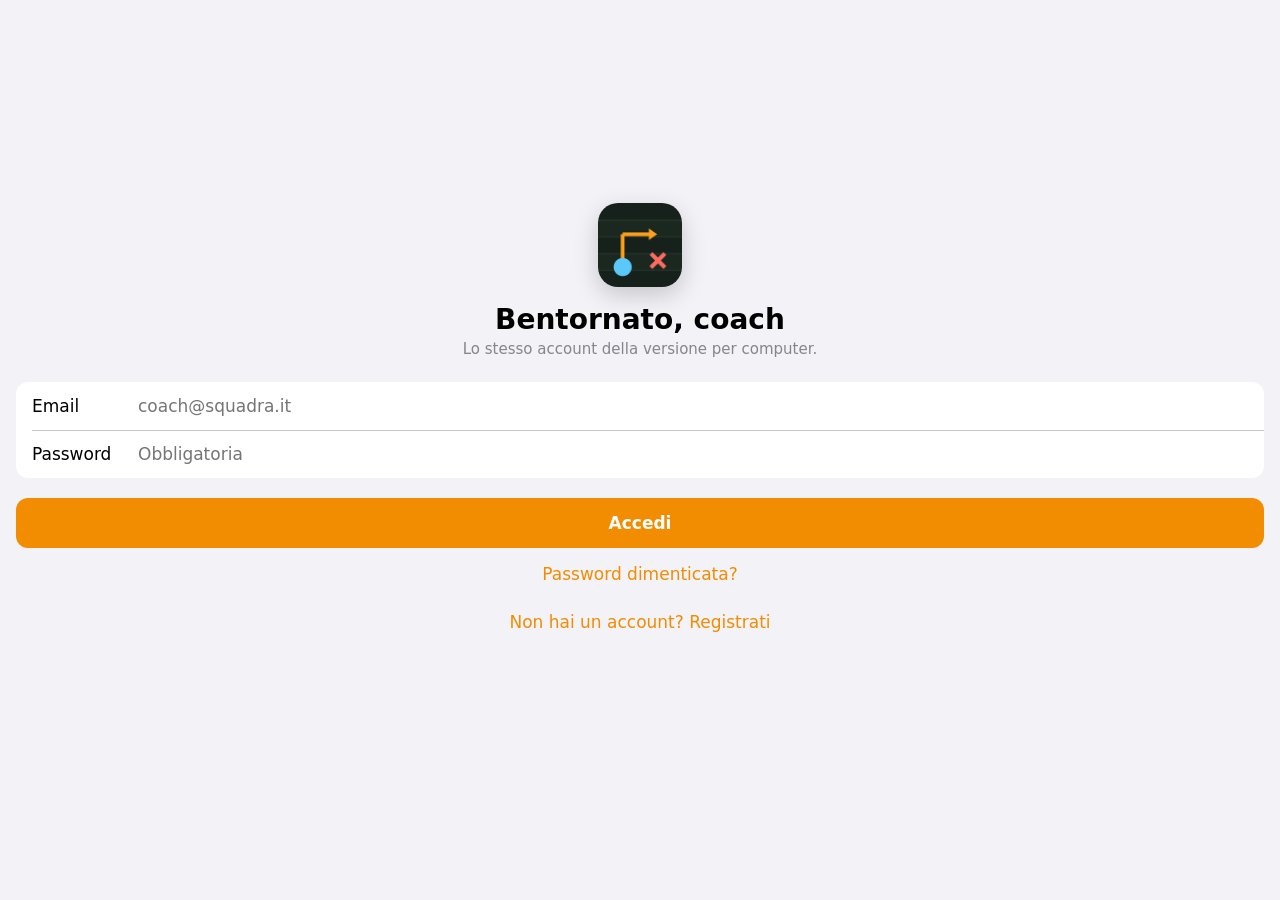
==== mobile/index.html @ c23289d6 "v0.31: avversari in trasparenza (difesa su attacco, attacco su difesa), opzionali e trascinabili Co-" ====
<!DOCTYPE html>
<html lang="it">
<head>
  <meta charset="utf-8">
  <title>Playbook</title>
  <!-- Impostazioni per sembrare un'app vera sul telefono (PWA) -->
  <meta name="viewport" content="width=device-width, initial-scale=1, viewport-fit=cover">
  <meta name="apple-mobile-web-app-capable" content="yes">
  <meta name="mobile-web-app-capable" content="yes">
  <meta name="apple-mobile-web-app-status-bar-style" content="default">
  <meta name="apple-mobile-web-app-title" content="Playbook">
  <meta name="theme-color" content="#F2F2F7" media="(prefers-color-scheme: light)">
  <meta name="theme-color" content="#000000" media="(prefers-color-scheme: dark)">
  <link rel="apple-touch-icon" href="../icon-180.png">
  <link rel="icon" type="image/png" href="../icon-180.png">
  <link rel="manifest" href="manifest.json">
  <link rel="stylesheet" href="mobile.css?v=m8">
</head>
<body>
  <!-- Schermata d'avvio, mentre controlliamo l'accesso -->
  <div class="schermata" id="avvio">
    <div class="accesso">
      <img class="accesso-logo" src="../icon-180.png" alt="">
      <p class="testo" id="avvio-testo">Un attimo…</p>
    </div>
  </div>

  <!-- ================= 1. ACCESSO ================= -->
  <section class="schermata fuori" id="schermata-accesso" hidden>
    <form class="accesso" id="form-accesso">
      <img class="accesso-logo" src="../icon-180.png" alt="">
      <h1 id="accesso-titolo">Bentornato, coach</h1>
      <p class="testo">Lo stesso account della versione per computer.</p>
      <div class="gruppo">
        <div class="campo-riga">
          <label for="accesso-email">Email</label>
          <input id="accesso-email" type="email" autocomplete="email" placeholder="coach@squadra.it" required>
        </div>
        <div class="campo-riga" id="riga-password">
          <label for="accesso-password">Password</label>
          <input id="accesso-password" type="password" autocomplete="current-password" placeholder="Obbligatoria">
        </div>
      </div>
      <div class="azioni-accesso">
        <button class="btn-pieno toccabile" id="accesso-invia" type="submit">Accedi</button>
        <button class="btn-testo toccabile" id="link-dimenticata" type="button">Password dimenticata?</button>
        <button class="btn-testo toccabile" id="link-cambia" type="button">Non hai un account? Registrati</button>
      </div>
      <p class="messaggio" id="accesso-messaggio"></p>
    </form>
  </section>

  <!-- ================= 2. I TUOI PLAYBOOK ================= -->
  <section class="schermata fuori" id="schermata-home" hidden>
    <header class="barra">
      <span class="barra-sx">
        <button class="btn-barra toccabile" id="btn-account" aria-label="Account">
          <svg width="26" height="26" viewBox="0 0 24 24"><circle cx="12" cy="12" r="10" stroke="currentColor" stroke-width="1.7" fill="none"/><circle cx="12" cy="10" r="3.3" stroke="currentColor" stroke-width="1.7" fill="none"/><path d="M6.2 18.2c1.4-2.3 3.4-3.4 5.8-3.4s4.4 1.1 5.8 3.4" stroke="currentColor" stroke-width="1.7" fill="none" stroke-linecap="round"/></svg>
        </button>
      </span>
      <span class="barra-titolo" id="home-barra-titolo">Playbook</span>
      <span class="barra-dx">
        <button class="btn-barra toccabile" id="btn-aggiorna" aria-label="Aggiorna">
          <svg width="22" height="22" viewBox="0 0 24 24"><path d="M20 11a8 8 0 10-2.3 5.7M20 4v7h-7" stroke="currentColor" stroke-width="2" fill="none" stroke-linecap="round" stroke-linejoin="round"/></svg>
        </button>
      </span>
    </header>
    <h1 class="titolo-grande">Playbook</h1>
    <p class="sottotitolo-grande" id="home-squadra">I tuoi playbook</p>
    <!-- Proposte dello staff da decidere (solo il proprietario) -->
    <div class="gruppo" id="riga-proposte" hidden>
      <button class="riga toccabile" id="btn-proposte">
        <span class="icona-playbook">📥</span>
        <span class="riga-testi"><span class="riga-titolo">Proposte dello staff</span><span class="riga-sotto">Da accettare o rifiutare</span></span>
        <span class="numero-chiamata" id="conto-proposte"></span>
      </button>
    </div>

    <p class="titolo-sezione" id="titolo-miei">I miei playbook</p>
    <div class="gruppo" id="lista-playbook"></div>
    <p class="titolo-sezione" id="titolo-staff">Condivisi con me</p>
    <div class="gruppo" id="lista-staff"></div>
    <p class="vuoto" id="home-vuota" hidden>Non hai ancora playbook.<br>Creali dalla versione per computer: qui compaiono da soli.</p>
  </section>

  <!-- ================= 3. ELENCO DEGLI SCHEMI ================= -->
  <section class="schermata fuori" id="schermata-playbook" hidden>
    <header class="barra">
      <span class="barra-sx">
        <button class="btn-barra toccabile" id="btn-pb-indietro" data-indietro></button>
      </span>
      <span class="barra-titolo" id="pb-barra-titolo"></span>
      <span class="barra-dx">
        <button class="btn-barra grassetto toccabile" id="btn-partita">Partita</button>
        <button class="btn-barra toccabile" id="btn-nuovo-schema" aria-label="Nuovo schema">
          <svg width="22" height="22" viewBox="0 0 24 24"><path d="M12 5v14M5 12h14" stroke="currentColor" stroke-width="2.4" stroke-linecap="round"/></svg>
        </button>
      </span>
    </header>
    <h1 class="titolo-grande" id="pb-titolo"></h1>
    <p class="sottotitolo-grande" id="pb-sotto"></p>
    <p class="banner" id="banner-vista" hidden>👁 Sola lettura · condiviso dal coach</p>
    <div class="gruppo" id="riga-proposte-pb" style="margin-top: 10px" hidden>
      <button class="riga toccabile" id="btn-proposte-pb">
        <span class="riga-testi"><span class="riga-titolo">📥 Proposte dello staff da decidere</span></span>
        <span class="numero-chiamata" id="conto-proposte-pb"></span>
      </button>
    </div>
    <p class="banner" id="banner-proposte" hidden>📨 In questo playbook puoi solo mandare proposte: per ora si fanno dal computer.</p>

    <div class="segmentato" id="scelta-lato" style="margin-top: 12px">
      <button data-valore="attacco">Attacco</button>
      <button data-valore="difesa">Difesa</button>
    </div>
    <label class="cerca">
      <svg width="16" height="16" viewBox="0 0 24 24"><circle cx="11" cy="11" r="6.5" stroke="currentColor" stroke-width="2.2" fill="none"/><path d="M16 16l4 4" stroke="currentColor" stroke-width="2.2" stroke-linecap="round"/></svg>
      <input id="cerca" type="search" placeholder="Cerca per nome o numero" autocomplete="off">
    </label>
    <div class="filtri" id="filtri"></div>

    <p class="titolo-sezione" id="conteggio"></p>
    <div class="gruppo" id="lista-schemi"></div>
    <p class="vuoto" id="elenco-vuoto" hidden>Nessuno schema qui.</p>
  </section>

  <!-- ================= 4. LO SCHEMA ================= -->
  <section class="schermata fuori" id="schermata-schema" hidden>
    <header class="barra con-bordo">
      <span class="barra-sx">
        <button class="btn-barra toccabile" data-indietro></button>
      </span>
      <span class="barra-titolo" id="schema-barra-titolo"></span>
      <span class="barra-dx">
        <button class="btn-barra toccabile" id="btn-modifica" hidden>Modifica</button>
      </span>
    </header>
    <div class="contenitore-campo" id="contenitore-campo">
      <svg class="campo-grande" id="campo-grande" preserveAspectRatio="xMidYMid meet"></svg>
      <button class="btn-sul-campo btn-zoom toccabile" id="btn-zoom">Campo intero</button>
      <button class="btn-sul-campo btn-anima toccabile" id="btn-anima">▶︎ Gioca</button>
    </div>
    <p class="indice-schema" id="indice-schema"></p>

    <h1 class="titolo-grande" id="schema-titolo" style="font-size: 28px; margin-top: 14px"></h1>
    <div class="info-chiamata">
      <span class="numero-grande" id="numero-grande">—</span>
      <span>
        <span class="etichetta-piccola">Formazione</span><br>
        <span class="nome-formazione" id="schema-formazione"></span>
      </span>
    </div>

    <div class="gruppo" id="riga-info" style="margin-top: 14px" hidden>
      <button class="riga toccabile btn-testo" id="btn-info">Numero, situazioni e note</button>
    </div>

    <p class="titolo-sezione">Quando chiamarlo</p>
    <div class="gruppo"><div class="pillole" id="schema-situazioni"></div></div>
    <p class="titolo-sezione">Note</p>
    <div class="gruppo"><div class="note-testo" id="schema-note"></div></div>
  </section>

  <!-- ================= 5. PARTITA ================= -->
  <section class="schermata fuori" id="schermata-partita" hidden>
    <header class="barra">
      <span class="barra-sx">
        <button class="btn-barra toccabile" data-indietro></button>
      </span>
      <span class="barra-titolo">Partita</span>
      <span class="barra-dx"></span>
    </header>
    <h1 class="titolo-grande">Partita</h1>
    <p class="sottotitolo-grande">Le chiamate divise per situazione</p>
    <div class="segmentato" id="scelta-lato-partita">
      <button data-valore="attacco">Attacco</button>
      <button data-valore="difesa">Difesa</button>
    </div>
    <div id="lista-partita"></div>
    <p class="vuoto" id="partita-vuota" hidden>Nessuno schema ha ancora una situazione.<br>Sceglile dal pannello «Partita» sul computer, o da «Modifica» in uno schema.</p>
  </section>

  <!-- ================= 6. EDITOR: disegnare con il dito ================= -->
  <section class="schermata fuori editor" id="schermata-editor" hidden>
    <header class="barra con-bordo">
      <span class="barra-sx">
        <button class="btn-barra toccabile" id="btn-annulla-editor" aria-label="Annulla l'ultima modifica" disabled>
          <svg width="22" height="22" viewBox="0 0 24 24"><path d="M9 14L4 9l5-5" stroke="currentColor" stroke-width="2.2" stroke-linecap="round" stroke-linejoin="round" fill="none"/><path d="M4 9h10.5a5.5 5.5 0 010 11H11" stroke="currentColor" stroke-width="2.2" stroke-linecap="round" fill="none"/></svg>
        </button>
      </span>
      <input class="nome-editor" id="nome-editor" type="text" maxlength="60" placeholder="Nome dello schema" autocomplete="off">
      <span class="barra-dx">
        <button class="btn-barra grassetto toccabile" id="btn-fine-editor">Fine</button>
      </span>
    </header>
    <p class="banner" id="banner-bloccato" hidden>🔒 Schema bloccato <button class="btn-testo" id="btn-sblocca">Sblocca</button></p>
    <div class="contenitore-campo editor-campo">
      <svg class="campo-grande" id="campo-editor" preserveAspectRatio="xMidYMid meet"></svg>
      <button class="btn-sul-campo btn-zoom toccabile" id="btn-zoom-editor">Campo intero</button>
      <p class="campo-vuoto-editor" id="campo-vuoto-editor">Scegli una formazione<br>o aggiungi i giocatori</p>
    </div>
    <p class="indice-schema" id="conteggio-editor"></p>

    <!-- Strumenti del campo -->
    <div class="strumenti" id="strumenti-campo">
      <button class="strumento toccabile" id="btn-formazione"><span>🧩</span>Formazione</button>
      <button class="strumento toccabile" id="btn-aggiungi"><span>＋</span>Giocatore</button>
      <button class="strumento toccabile" id="btn-ribalta"><span>⇋</span>Ribalta</button>
    </div>
    <!-- Strumenti del giocatore selezionato -->
    <div class="strumenti" id="strumenti-giocatore" hidden>
      <p class="nome-selezionato"><span id="nome-selezionato"></span><button class="btn-testo" id="btn-deseleziona">Fatto</button></p>
      <button class="strumento toccabile" id="btn-traccia"><span>↗︎</span>Traccia</button>
      <button class="strumento toccabile" id="btn-disegna"><span>✍️</span>Disegna</button>
      <button class="strumento toccabile" id="btn-sigla"><span>Aa</span>Sigla</button>
      <button class="strumento toccabile rosso" id="btn-togli"><span>✕</span>Togli</button>
    </div>
    <!-- Disegno con il dito in corso -->
    <div class="strumenti disegno" id="strumenti-disegno" hidden>
      <p class="nome-selezionato">Trascina il dito dal giocatore<button class="btn-testo" id="btn-annulla-disegno">Annulla</button></p>
      <div class="filtri" id="tipi-disegno"></div>
      <div class="filtri"><button class="filtro toccabile" id="btn-curva">〰︎ Linea morbida</button></div>
    </div>
    <p class="aiuto-editor">Tocca un giocatore per sceglierlo, trascinalo per spostarlo.</p>
    <div class="gruppo" style="margin-top: 18px">
      <button class="riga toccabile btn-testo rosso" id="btn-elimina-schema" style="justify-content: center">Elimina schema</button>
    </div>
  </section>

  <!-- ================= 7. PROPOSTE DELLO STAFF ================= -->
  <section class="schermata fuori" id="schermata-proposte" hidden>
    <header class="barra">
      <span class="barra-sx"><button class="btn-barra toccabile" data-indietro></button></span>
      <span class="barra-titolo">Proposte</span>
      <span class="barra-dx"></span>
    </header>
    <h1 class="titolo-grande">Proposte</h1>
    <p class="sottotitolo-grande">Entrano nel playbook solo se le accetti.</p>
    <div id="lista-proposte"></div>
    <p class="vuoto" id="proposte-vuote" hidden>Nessuna proposta da decidere. 👍</p>
  </section>

  <!-- ================= FOGLI DAL BASSO ================= -->
  <div class="foglio" id="foglio-formazioni" hidden>
    <div class="maniglia-foglio"></div>
    <div class="foglio-testa"><span></span><strong>Formazione</strong><button class="btn-barra toccabile" data-chiudi-foglio>Chiudi</button></div>
    <div id="lista-formazioni-m"></div>
  </div>
  <div class="foglio" id="foglio-pedine" hidden>
    <div class="maniglia-foglio"></div>
    <div class="foglio-testa"><span></span><strong>Aggiungi giocatori</strong><button class="btn-barra toccabile" data-chiudi-foglio>Fine</button></div>
    <p class="sottotitolo-grande" id="info-pedine" style="margin-top: 0"></p>
    <div id="lista-pedine"></div>
  </div>
  <div class="foglio" id="foglio-tracce" hidden>
    <div class="maniglia-foglio"></div>
    <div class="foglio-testa"><span></span><strong id="titolo-tracce">Traccia</strong><button class="btn-barra toccabile" data-chiudi-foglio>Chiudi</button></div>
    <div id="lista-tracce"></div>
  </div>

  <div class="velo" id="velo" hidden></div>

  <div class="foglio" id="foglio-modifica" hidden>
    <div class="maniglia-foglio"></div>
    <div class="foglio-testa">
      <button class="btn-barra toccabile" id="mod-annulla" style="justify-self: start">Annulla</button>
      <strong>Partita</strong>
      <button class="btn-barra toccabile" id="mod-salva">Salva</button>
    </div>
    <div class="gruppo">
      <div class="campo-riga">
        <label for="mod-numero" style="width: auto; flex: 1">N° di chiamata</label>
        <input class="campo-numero" id="mod-numero" type="number" inputmode="numeric" min="1" max="999" placeholder="—">
      </div>
    </div>
    <p class="titolo-sezione">Situazioni</p>
    <div class="gruppo"><div class="pillole" id="mod-situazioni"></div></div>
    <p class="titolo-sezione">Note</p>
    <div class="gruppo"><textarea class="area-note" id="mod-note" placeholder="Chiamata, letture, compiti per ruolo…"></textarea></div>
  </div>

  <div class="foglio" id="foglio-account" hidden>
    <div class="maniglia-foglio"></div>
    <div class="foglio-testa">
      <span></span>
      <strong>Account</strong>
      <button class="btn-barra toccabile" id="btn-account-chiudi">Fine</button>
    </div>
    <div class="gruppo">
      <div class="riga"><span class="riga-testi"><span class="riga-titolo">Email</span></span><span class="riga-valore" id="account-email"></span></div>
      <div class="riga"><span class="riga-testi"><span class="riga-titolo">Squadra</span></span><span class="riga-valore" id="account-squadra"></span></div>
    </div>
    <p class="titolo-sezione">Versione per computer</p>
    <div class="gruppo">
      <a class="riga toccabile" href="../" style="color: var(--accento); text-decoration: none">Apri Playbook per computer</a>
    </div>
    <div class="gruppo" style="margin-top: 22px">
      <button class="riga btn-testo rosso toccabile" id="btn-esci" style="justify-content: center">Esci</button>
    </div>
  </div>

  <div class="toast" id="toast" role="status"></div>
  <!-- (serve al file delle tracce condiviso con il computer) -->
  <div id="menu-tracce" hidden></div>
  <p id="suggerimento" hidden></p>

  <!-- Gli stessi file della versione per computer (dati, account, tracce)... -->
  <script src="../config.js?v=m1"></script>
  <script src="../lib/supabase.js"></script>
  <script src="campo.js?v=m8"></script>
  <script src="../avversari.js?v=m8"></script>
  <script src="../annotazioni.js?v=m7"></script>
  <script src="../formazioni.js?v=m1"></script>
  <script src="../regole.js?v=m1"></script>
  <script src="../tracce.js?v=m5"></script>
  <script src="../animazione.js?v=m6"></script>
  <script src="../cloud.js?v=m1"></script>
  <!-- ...e la logica tutta nuova per il telefono -->
  <script src="mobile.js?v=m6"></script>
  <script src="editor.js?v=m8"></script>
  <script src="proposte.js?v=m3"></script>
  <script>
    // Il pulsante "indietro" con la freccia iOS
    document.querySelectorAll("[data-indietro]").forEach((b) => {
      b.innerHTML = '<svg width="13" height="21" viewBox="0 0 13 21"><path d="M11 2L2.5 10.5 11 19" stroke="currentColor" stroke-width="2.6" stroke-linecap="round" stroke-linejoin="round" fill="none"/></svg> Indietro';
    });
  </script>
</body>
</html>
---- mobile/mobile.css ----
/* ==========================================================================
   PLAYBOOK — versione per telefono (stile iOS)
   Tutti i colori sono variabili: chiaro di giorno, scuro di sera.
   L'accento è l'arancione dell'app (lo stesso della versione per computer).
   ========================================================================== */
:root {
  --sfondo: #F2F2F7;
  --sfondo-card: #FFFFFF;
  --sfondo-grigio: rgba(118, 118, 128, 0.12);
  --sfondo-barra: rgba(249, 249, 249, 0.86);
  --testo: #000000;
  --testo-secondario: rgba(60, 60, 67, 0.6);
  --separatore: rgba(60, 60, 67, 0.29);
  --accento: #F28C00;
  --accento-tenue: rgba(242, 140, 0, 0.14);
  --testo-su-accento: #FFFFFF;
  --verde: #34C759;
  --rosso: #FF3B30;
  --ombra-foglio: 0 -8px 30px rgba(0, 0, 0, 0.12);
  --curva: cubic-bezier(0.25, 0.1, 0.25, 1);

  /* Il campo è sempre "di notte", come sul computer */
  --prato: #16211B;
  --prato-striscia: #1A2820;
  --linee-campo: rgba(255, 255, 255, 0.16);
  --tacche-campo: rgba(255, 255, 255, 0.14);
  --numeri-campo: rgba(255, 255, 255, 0.18);
  --linea-scrimmage: #5AC8FA;
  --linea-primo-down: #FF9F1C;
  --pallone: #B5652B;
  --testo-giocatore: #0F1412;
  --contorno-difesa: #0F1412;
  --ruolo-linea: #A9B4AE;
  --ruolo-qb: #FF9F1C;
  --ruolo-back: #4CD98A;
  --ruolo-ricevitori: #5AC8FA;
  --ruolo-dl: #FF6B5E;
  --ruolo-lb: #FFB547;
  --ruolo-db: #F5E663;
  color-scheme: light dark;
}

@media (prefers-color-scheme: dark) {
  :root {
    --sfondo: #000000;
    --sfondo-card: #1C1C1E;
    --sfondo-grigio: rgba(118, 118, 128, 0.24);
    --sfondo-barra: rgba(22, 22, 24, 0.86);
    --testo: #FFFFFF;
    --testo-secondario: rgba(235, 235, 245, 0.6);
    --separatore: rgba(84, 84, 88, 0.6);
    --accento: #FF9F1C;
    --accento-tenue: rgba(255, 159, 28, 0.2);
    --testo-su-accento: #1A1205;
    --verde: #30D158;
    --rosso: #FF453A;
    --ombra-foglio: 0 -8px 30px rgba(0, 0, 0, 0.5);
  }
}

/* ---------- Base ---------- */
* { box-sizing: border-box; -webkit-tap-highlight-color: transparent; }
html, body {
  margin: 0;
  min-height: 100%;
  background: var(--sfondo);
  color: var(--testo);
  font-family: -apple-system, BlinkMacSystemFont, system-ui, "Helvetica Neue", sans-serif;
  font-size: 17px;
  -webkit-font-smoothing: antialiased;
  overscroll-behavior-y: none;
}
button { font: inherit; color: inherit; background: none; border: 0; padding: 0; cursor: pointer; }
input, textarea { font: inherit; color: inherit; }
[hidden] { display: none !important; }

/* Al tocco: opacità al 60% per un attimo, come su iOS */
.toccabile { transition: opacity 0.15s; }
.toccabile:active { opacity: 0.6; }

/* ---------- Schermate: si "spingono" da destra come le app iOS ---------- */
.schermata {
  position: fixed;
  inset: 0;
  overflow-y: auto;
  -webkit-overflow-scrolling: touch;
  background: var(--sfondo);
  padding-bottom: calc(24px + env(safe-area-inset-bottom));
  transition: transform 0.32s var(--curva), opacity 0.32s var(--curva);
}
.schermata.dietro { transform: translateX(-28%); opacity: 0.6; pointer-events: none; }
.schermata.fuori { transform: translateX(100%); pointer-events: none; }

/* Barra in alto: pulsante indietro, titolo piccolo, azioni */
.barra {
  position: sticky;
  top: 0;
  z-index: 5;
  display: grid;
  grid-template-columns: 1fr auto 1fr;
  align-items: center;
  min-height: 44px;
  padding: env(safe-area-inset-top) 8px 0;
  background: var(--sfondo-barra);
  -webkit-backdrop-filter: saturate(180%) blur(20px);
  backdrop-filter: saturate(180%) blur(20px);
  border-bottom: 0.5px solid transparent;
  transition: border-color 0.2s;
}
.barra.con-bordo { border-bottom-color: var(--separatore); }
.barra-titolo {
  font-size: 17px;
  font-weight: 600;
  text-align: center;
  white-space: nowrap;
  overflow: hidden;
  text-overflow: ellipsis;
  max-width: 56vw;
  opacity: 0;
  transition: opacity 0.2s;
}
.barra.con-bordo .barra-titolo { opacity: 1; }
.barra-sx { justify-self: start; }
.barra-dx { justify-self: end; display: flex; gap: 4px; }
.btn-barra {
  min-height: 44px;
  min-width: 44px;
  padding: 0 8px;
  color: var(--accento);
  font-size: 17px;
  display: inline-flex;
  align-items: center;
  gap: 2px;
}
.btn-barra svg { flex: none; }
.btn-barra.grassetto { font-weight: 600; }

/* Titolo grande sotto la barra */
.titolo-grande {
  margin: 4px 16px 8px;
  font-size: 34px;
  font-weight: 700;
  letter-spacing: 0.01em;
  line-height: 1.15;
}
.sottotitolo-grande { margin: -4px 16px 14px; font-size: 15px; color: var(--testo-secondario); }

/* ---------- Liste raggruppate ---------- */
.titolo-sezione {
  margin: 22px 32px 7px;
  font-size: 13px;
  text-transform: uppercase;
  color: var(--testo-secondario);
}
.gruppo {
  margin: 0 16px;
  border-radius: 12px;
  background: var(--sfondo-card);
  overflow: hidden;
}
.riga {
  position: relative;
  display: flex;
  align-items: center;
  gap: 12px;
  width: 100%;
  min-height: 44px;
  padding: 10px 16px;
  text-align: left;
}
.riga + .riga::before {
  content: "";
  position: absolute;
  top: 0;
  left: var(--rientro, 16px);
  right: 0;
  border-top: 0.5px solid var(--separatore);
}
.riga-testi { flex: 1; min-width: 0; display: flex; flex-direction: column; gap: 2px; }
.riga-titolo { font-size: 17px; white-space: nowrap; overflow: hidden; text-overflow: ellipsis; }
.riga-sotto { font-size: 13px; color: var(--testo-secondario); white-space: nowrap; overflow: hidden; text-overflow: ellipsis; }
.riga-valore { color: var(--testo-secondario); font-size: 15px; }
.freccia { flex: none; color: var(--testo-secondario); opacity: 0.6; }
.vuoto {
  margin: 40px 32px;
  text-align: center;
  color: var(--testo-secondario);
  font-size: 15px;
}

/* Schede dei playbook nella home */
.riga-playbook { --rientro: 76px; padding-top: 12px; padding-bottom: 12px; }
.icona-playbook {
  flex: none;
  width: 48px;
  height: 48px;
  border-radius: 11px;
  display: grid;
  place-items: center;
  font-size: 24px;
  background: var(--accento-tenue);
}
.icona-playbook.flag { background: rgba(90, 200, 250, 0.18); }
.etichette { display: flex; flex-wrap: wrap; gap: 5px; margin-top: 3px; }
.etichetta-pill {
  padding: 2px 8px;
  border-radius: 10px;
  font-size: 12px;
  font-weight: 600;
  background: var(--sfondo-grigio);
  color: var(--testo-secondario);
}
.etichetta-pill.accento { background: var(--accento-tenue); color: var(--accento); }
.etichetta-pill.staff { background: rgba(52, 199, 89, 0.16); color: var(--verde); }

/* Righe degli schemi con la miniatura del campo */
.riga-schema { --rientro: 104px; padding-top: 8px; padding-bottom: 8px; }
.miniatura {
  flex: none;
  width: 76px;
  height: 50px;
  border-radius: 7px;
  overflow: hidden;
  display: block;
}
.numero-chiamata {
  flex: none;
  min-width: 34px;
  padding: 3px 6px;
  border-radius: 8px;
  background: var(--accento);
  color: var(--testo-su-accento);
  font-weight: 800;
  font-size: 15px;
  text-align: center;
}

/* ---------- Controllo segmentato ---------- */
.segmentato {
  position: relative;
  display: grid;
  grid-auto-columns: 1fr;
  grid-auto-flow: column;
  margin: 0 16px 10px;
  padding: 2px;
  border-radius: 9px;
  background: var(--sfondo-grigio);
}
.segmentato button {
  position: relative;
  z-index: 1;
  min-height: 32px;
  font-size: 13px;
  font-weight: 500;
  border-radius: 7px;
  transition: background 0.25s var(--curva), box-shadow 0.25s var(--curva);
}
.segmentato button.attivo {
  background: var(--sfondo-card);
  font-weight: 600;
  box-shadow: 0 3px 8px rgba(0, 0, 0, 0.12), 0 3px 1px rgba(0, 0, 0, 0.04);
}

/* ---------- Ricerca e filtri ---------- */
.cerca {
  display: flex;
  align-items: center;
  gap: 6px;
  margin: 0 16px 10px;
  padding: 0 10px;
  min-height: 36px;
  border-radius: 10px;
  background: var(--sfondo-grigio);
  color: var(--testo-secondario);
}
.cerca input {
  flex: 1;
  min-width: 0;
  border: 0;
  outline: 0;
  background: transparent;
  font-size: 17px;
  color: var(--testo);
}
.filtri {
  display: flex;
  gap: 8px;
  overflow-x: auto;
  padding: 0 16px 6px;
  scrollbar-width: none;
}
.filtri::-webkit-scrollbar { display: none; }
.filtro {
  flex: none;
  min-height: 34px;
  padding: 0 14px;
  border-radius: 17px;
  background: var(--sfondo-card);
  font-size: 15px;
  white-space: nowrap;
  transition: background 0.2s, color 0.2s;
}
.filtro.attivo { background: var(--accento); color: var(--testo-su-accento); font-weight: 600; }

/* ---------- Pulsanti ---------- */
.btn-pieno {
  display: block;
  width: 100%;
  min-height: 50px;
  border-radius: 12px;
  background: var(--accento);
  color: var(--testo-su-accento);
  font-size: 17px;
  font-weight: 600;
}
.btn-pieno:disabled { opacity: 0.5; }
.btn-testo { min-height: 44px; color: var(--accento); font-size: 17px; }
.btn-testo.rosso { color: var(--rosso); }

/* ---------- Accesso ---------- */
.accesso {
  min-height: 100%;
  display: flex;
  flex-direction: column;
  justify-content: center;
  padding: calc(40px + env(safe-area-inset-top)) 0 calc(40px + env(safe-area-inset-bottom));
}
.accesso-logo {
  width: 84px;
  height: 84px;
  margin: 0 auto 16px;
  border-radius: 20px;
  box-shadow: 0 8px 24px rgba(0, 0, 0, 0.18);
  animation: entraLogo 0.6s var(--curva) both;
}
@keyframes entraLogo { from { opacity: 0; transform: scale(0.8) translateY(8px); } }
.accesso h1 { margin: 0 0 4px; text-align: center; font-size: 28px; font-weight: 700; }
.accesso p.testo { margin: 0 32px 24px; text-align: center; color: var(--testo-secondario); font-size: 15px; }
.campo-riga {
  display: flex;
  align-items: center;
  gap: 12px;
  min-height: 48px;
  padding: 0 16px;
}
.campo-riga + .campo-riga { border-top: 0.5px solid var(--separatore); margin-left: 16px; padding-left: 0; }
.campo-riga label { flex: none; width: 92px; font-size: 17px; }
.campo-riga input {
  flex: 1;
  min-width: 0;
  border: 0;
  outline: 0;
  background: transparent;
  font-size: 17px;
  text-align: left;
}
.azioni-accesso { margin: 20px 16px 0; display: flex; flex-direction: column; align-items: center; gap: 4px; }
.messaggio { margin: 12px 32px 0; min-height: 1.2em; text-align: center; font-size: 15px; color: var(--rosso); }
.messaggio.ok { color: var(--verde); }

/* ---------- Dettaglio dello schema ---------- */
.contenitore-campo {
  position: relative;
  margin: 4px 16px 0;
  border-radius: 14px;
  overflow: hidden;
  background: var(--prato);
  box-shadow: 0 6px 20px rgba(0, 0, 0, 0.18);
  touch-action: pan-y;
}
.campo-grande { display: block; width: 100%; height: auto; aspect-ratio: 53.33 / 35; }
.btn-sul-campo {
  position: absolute;
  bottom: 10px;
  min-height: 36px;
  padding: 0 12px;
  border-radius: 18px;
  background: rgba(0, 0, 0, 0.55);
  color: #FFFFFF;
  font-size: 13px;
  font-weight: 600;
  -webkit-backdrop-filter: blur(10px);
  backdrop-filter: blur(10px);
}
.btn-anima { right: 10px; }
.btn-zoom { left: 10px; }
.indice-schema { margin: 8px 16px 0; text-align: center; font-size: 13px; color: var(--testo-secondario); }
.info-chiamata { display: flex; align-items: center; gap: 14px; margin: 18px 16px 4px; }
.numero-grande {
  min-width: 64px;
  padding: 6px 10px;
  border-radius: 14px;
  background: var(--accento);
  color: var(--testo-su-accento);
  font-size: 34px;
  font-weight: 800;
  text-align: center;
  line-height: 1.1;
}
.numero-grande.vuoto-numero { background: var(--sfondo-grigio); color: var(--testo-secondario); }
.info-chiamata .etichetta-piccola { font-size: 13px; color: var(--testo-secondario); }
.info-chiamata .nome-formazione { font-size: 20px; font-weight: 600; }
.pillole { display: flex; flex-wrap: wrap; gap: 8px; padding: 12px 16px; }
.pillola {
  min-height: 32px;
  padding: 5px 12px;
  border-radius: 16px;
  background: var(--sfondo-grigio);
  font-size: 15px;
}
.pillola.attiva { background: var(--accento); color: var(--testo-su-accento); font-weight: 600; }
.note-testo { padding: 12px 16px; font-size: 17px; white-space: pre-wrap; line-height: 1.4; }
.note-testo.vuote { color: var(--testo-secondario); }
.banner {
  margin: 10px 16px 0;
  padding: 10px 14px;
  border-radius: 12px;
  background: var(--accento-tenue);
  font-size: 15px;
}

/* Telefono girato: il campo prende tutto lo schermo */
@media (orientation: landscape) and (max-height: 520px) {
  #schermata-schema .contenitore-campo {
    margin: 0 calc(8px + env(safe-area-inset-right)) 0 calc(8px + env(safe-area-inset-left));
    height: calc(100vh - 44px - env(safe-area-inset-top) - 16px);
  }
  #schermata-schema .campo-grande { height: 100%; width: 100%; aspect-ratio: auto; }
}

/* ---------- Modalità partita: le chiamate per situazione ---------- */
.riga-chiamata { --rientro: 70px; min-height: 54px; }
.riga-chiamata .numero-chiamata { min-width: 42px; font-size: 19px; padding: 5px 8px; }
.riga-chiamata .riga-titolo { font-weight: 600; }

/* ---------- Foglio dal basso (modifica) ---------- */
.velo {
  position: fixed;
  inset: 0;
  z-index: 20;
  background: rgba(0, 0, 0, 0.4);
  opacity: 0;
  transition: opacity 0.3s var(--curva);
}
.velo.visibile { opacity: 1; }
.foglio {
  position: fixed;
  left: 0;
  right: 0;
  bottom: 0;
  z-index: 21;
  max-height: 92vh;
  overflow-y: auto;
  border-radius: 12px 12px 0 0;
  background: var(--sfondo);
  box-shadow: var(--ombra-foglio);
  padding-bottom: calc(20px + env(safe-area-inset-bottom));
  transform: translateY(100%);
  transition: transform 0.32s var(--curva);
}
.foglio.visibile { transform: none; }
.foglio-testa {
  position: sticky;
  top: 0;
  display: grid;
  grid-template-columns: 1fr auto 1fr;
  align-items: center;
  min-height: 56px;
  padding: 0 8px;
  background: var(--sfondo);
}
.foglio-testa strong { font-size: 17px; text-align: center; }
.foglio-testa .btn-barra:last-child { justify-self: end; font-weight: 600; }
.maniglia-foglio { width: 36px; height: 5px; margin: 6px auto 0; border-radius: 3px; background: var(--separatore); }
.campo-numero {
  width: 90px;
  border: 0;
  outline: 0;
  background: transparent;
  text-align: right;
  font-size: 17px;
  font-weight: 600;
}
.area-note {
  display: block;
  width: 100%;
  min-height: 120px;
  padding: 12px 16px;
  border: 0;
  outline: 0;
  resize: vertical;
  background: transparent;
  font-size: 17px;
  line-height: 1.4;
}

/* Avviso in basso (toast) */
.toast {
  position: fixed;
  left: 50%;
  bottom: calc(24px + env(safe-area-inset-bottom));
  z-index: 30;
  max-width: calc(100% - 32px);
  padding: 12px 18px;
  border-radius: 14px;
  background: rgba(30, 30, 32, 0.92);
  color: #FFFFFF;
  font-size: 15px;
  transform: translate(-50%, 20px);
  opacity: 0;
  pointer-events: none;
  transition: opacity 0.25s var(--curva), transform 0.25s var(--curva);
}
.toast.visibile { opacity: 1; transform: translate(-50%, 0); }

/* Righe che appaiono con una leggera dissolvenza */
.appare { animation: appare 0.3s var(--curva) both; }
@keyframes appare { from { opacity: 0; transform: translateY(6px); } }

/* ==========================================================================
   CAMPO (le stesse regole del computer)
   ========================================================================== */
.prato { fill: var(--prato); }
.striscia { fill: var(--prato-striscia); }
.linea-yarde { stroke: var(--linee-campo); stroke-width: 0.1; }
.linea-yarde.forte { stroke-width: 0.14; }
.tacca { stroke: var(--tacche-campo); stroke-width: 0.1; }
.numero-yarde { fill: var(--numeri-campo); font-size: 1.25px; font-weight: 800; font-family: -apple-system, system-ui, sans-serif; }
.linea-scrimmage { stroke: var(--linea-scrimmage); stroke-width: 0.16; opacity: 0.9; }
.linea-primo-down { stroke: var(--linea-primo-down); stroke-width: 0.14; stroke-dasharray: 0.6 0.4; opacity: 0.8; }
.pallone { fill: var(--pallone); stroke: rgba(255, 255, 255, 0.8); stroke-width: 0.06; }
.filigrana { opacity: 0.09; }
.giocatore .sagoma { fill: var(--colore-ruolo, var(--ruolo-linea)); stroke: rgba(0, 0, 0, 0.35); stroke-width: 0.08; }
.giocatore .etichetta { font-size: 0.95px; font-weight: 800; fill: var(--testo-giocatore); font-family: -apple-system, system-ui, sans-serif; }
.giocatore .etichetta.lunga { font-size: 0.72px; }
.ruolo-linea      { --colore-ruolo: var(--ruolo-linea); }
.ruolo-qb         { --colore-ruolo: var(--ruolo-qb); }
.ruolo-back       { --colore-ruolo: var(--ruolo-back); }
.ruolo-ricevitori { --colore-ruolo: var(--ruolo-ricevitori); }
.ruolo-dl         { --colore-ruolo: var(--ruolo-dl); }
.ruolo-lb         { --colore-ruolo: var(--ruolo-lb); }
.ruolo-db         { --colore-ruolo: var(--ruolo-db); }
.forma-lettera .etichetta {
  fill: var(--colore-ruolo);
  stroke: var(--contorno-difesa);
  stroke-width: 0.3;
  paint-order: stroke;
  font-size: 1.55px;
}
.forma-lettera .etichetta.lunga { font-size: 1.15px; }
.miniatura .linea-yarde { opacity: 0.6; }

.tracce { --colore-ruolo: var(--ruolo-ricevitori); }
.linea-traccia {
  fill: none;
  stroke: var(--colore-ruolo);
  stroke-width: var(--spessore, 0.24);
  stroke-linecap: round;
  stroke-linejoin: round;
}
.miniatura .linea-traccia { --spessore: 0.4; }
.linea-traccia.tratteggiata { stroke-dasharray: 0.7 0.45; stroke-linecap: butt; }
.linea-traccia.motion-iniziale { opacity: 0.9; }
.punta { fill: var(--colore-ruolo); }
.punto-finale { fill: var(--colore-ruolo); stroke: rgba(0, 0, 0, 0.35); stroke-width: 0.06; }
.barra-blocco { stroke: var(--colore-ruolo); stroke-width: var(--spessore, 0.28); stroke-linecap: round; }
.area-zona {
  fill: var(--colore-ruolo);
  fill-opacity: 0.16;
  stroke: var(--colore-ruolo);
  stroke-width: 0.12;
  stroke-dasharray: 0.5 0.35;
}
/* Animazione: le tracce "corrono" una dopo l'altra (--ritardo per giocatore) */
.maschera-traccia {
  fill: none;
  stroke: #FFFFFF;
  stroke-width: 3;
  stroke-linecap: round;
  stroke-linejoin: round;
  stroke-dasharray: 1;
  stroke-dashoffset: 1;
  animation: corriTraccia 0.8s var(--ritardo, 0s) cubic-bezier(0.45, 0, 0.2, 1) forwards;
}
@keyframes corriTraccia { to { stroke-dashoffset: 0; } }
.finale-traccia.anima > * { animation: appariPunta 0.25s calc(var(--ritardo, 0s) + 0.72s) var(--curva) both; }
@keyframes appariPunta { from { opacity: 0; } }

/* Chi preferisce meno movimento: niente animazioni */
@media (prefers-reduced-motion: reduce) {
  *, *::before, *::after { animation-duration: 0.01ms !important; animation-delay: 0s !important; transition-duration: 0.01ms !important; }
}

/* Pulsante aggiorna che gira mentre scarica */
#btn-aggiorna.gira svg { animation: gira 0.8s linear infinite; }
@keyframes gira { to { transform: rotate(360deg); } }
/* Il campo "scivola" quando passi allo schema successivo */
.campo-grande.scorri-sx { animation: scorriSx 0.3s var(--curva); }
.campo-grande.scorri-dx { animation: scorriDx 0.3s var(--curva); }
@keyframes scorriSx { from { opacity: 0.2; transform: translateX(30px); } }
@keyframes scorriDx { from { opacity: 0.2; transform: translateX(-30px); } }
/* Link nella lista (es. versione per computer) */
a.riga { display: flex; }

/* ==========================================================================
   EDITOR: disegnare con il dito
   ========================================================================== */
.nome-editor {
  min-width: 0;
  width: 56vw;
  border: 0;
  outline: 0;
  background: transparent;
  text-align: center;
  font-size: 17px;
  font-weight: 600;
}
.editor-campo { touch-action: none; user-select: none; -webkit-user-select: none; }
.editor-campo .campo-grande { aspect-ratio: 53.33 / 35; }
.campo-vuoto-editor {
  position: absolute;
  inset: 0;
  margin: 0;
  display: grid;
  place-items: center;
  text-align: center;
  color: rgba(255, 255, 255, 0.7);
  font-size: 15px;
  pointer-events: none;
}
/* Anello attorno al giocatore selezionato */
.giocatore .alone {
  fill: none;
  stroke: #FFFFFF;
  stroke-width: 0.14;
  stroke-dasharray: 0.4 0.25;
  animation: giraAlone 6s linear infinite;
  transform-box: fill-box;
  transform-origin: center;
}
@keyframes giraAlone { to { transform: rotate(360deg); } }

.strumenti {
  display: grid;
  grid-template-columns: repeat(auto-fit, minmax(72px, 1fr));
  gap: 8px;
  margin: 12px 16px 0;
}
.strumento {
  min-height: 64px;
  border-radius: 14px;
  background: var(--sfondo-card);
  display: flex;
  flex-direction: column;
  align-items: center;
  justify-content: center;
  gap: 3px;
  font-size: 13px;
  font-weight: 600;
}
.strumento span { font-size: 21px; line-height: 1; color: var(--accento); }
.strumento.rosso, .strumento.rosso span { color: var(--rosso); }
.strumento:disabled { opacity: 0.4; }
.nome-selezionato {
  grid-column: 1 / -1;
  margin: 0;
  display: flex;
  align-items: center;
  justify-content: space-between;
  font-size: 15px;
  font-weight: 600;
}
.nome-selezionato .btn-testo { min-height: 36px; font-size: 15px; }
.strumenti.disegno { grid-template-columns: 1fr; }
.strumenti.disegno .filtri { padding: 0; }
.aiuto-editor { margin: 10px 16px 0; text-align: center; font-size: 13px; color: var(--testo-secondario); }
.banner .btn-testo { min-height: 0; margin-left: 8px; font-weight: 600; }

/* Pedine da aggiungere: colorate come in campo */
.pedine { display: flex; flex-wrap: wrap; gap: 10px; padding: 0 16px; }
.pedina {
  width: 54px;
  height: 54px;
  border-radius: 50%;
  background: var(--colore-ruolo);
  color: #0F1412;
  font-weight: 800;
  font-size: 17px;
  box-shadow: 0 2px 6px rgba(0, 0, 0, 0.2);
  transition: transform 0.15s var(--curva), opacity 0.2s;
}
.pedina:active { transform: scale(0.9); }
.pedina.spenta { opacity: 0.3; }

/* Tracce pronte */
.griglia-tracce { display: grid; grid-template-columns: repeat(2, 1fr); gap: 8px; padding: 0 16px; }
.voce-traccia {
  min-height: 48px;
  padding: 0 12px;
  border-radius: 12px;
  background: var(--sfondo-card);
  text-align: left;
  font-size: 15px;
  font-weight: 500;
}
.spunta { color: var(--accento); font-weight: 700; }
#foglio-formazioni .riga, #foglio-tracce .riga { --rientro: 16px; }

/* Telefono girato nell'editor: campo grande, strumenti sotto scorrendo */
@media (orientation: landscape) and (max-height: 520px) {
  #schermata-editor .contenitore-campo {
    margin: 0 auto;
    width: min(100% - 16px, (100vh - 70px) * 1.524);
  }
}

/* ==========================================================================
   PROPOSTE DELLO STAFF
   ========================================================================== */
.proposta {
  margin: 0 16px 12px;
  padding: 14px;
  border-radius: 14px;
  background: var(--sfondo-card);
  transition: opacity 0.25s var(--curva), transform 0.25s var(--curva);
}
.proposta.in-uscita { opacity: 0.35; transform: scale(0.98); }
.proposta-testa { display: flex; align-items: center; gap: 8px; }
.proposta-testa strong { font-size: 17px; }
.etichetta-pill.tipo-modifica { background: rgba(90, 200, 250, 0.18); color: #1A8FC9; }
.etichetta-pill.tipo-nuovo { background: rgba(52, 199, 89, 0.16); color: var(--verde); }
.etichetta-pill.tipo-elimina { background: rgba(255, 59, 48, 0.14); color: var(--rosso); }
.proposta-info { margin: 6px 0 10px; font-size: 13px; color: var(--testo-secondario); }
.proposta-campi { display: grid; grid-template-columns: repeat(2, 1fr); gap: 8px; }
.proposta-campo { margin: 0; }
.miniatura-proposta { display: block; width: 100%; aspect-ratio: 53.33 / 35; border-radius: 10px; overflow: hidden; }
.proposta-campo figcaption { margin-top: 4px; text-align: center; font-size: 12px; color: var(--testo-secondario); }
.proposta-campo.nuova .miniatura-proposta { outline: 2px solid var(--accento); outline-offset: -2px; }
.proposta-campo.da-eliminare .miniatura-proposta { opacity: 0.5; outline: 2px solid var(--rosso); outline-offset: -2px; }
.proposta-avviso { margin: 8px 0 0; font-size: 13px; color: var(--accento); }
.proposta-azioni { display: grid; grid-template-columns: 1fr 1fr; gap: 10px; margin-top: 12px; }
.btn-secondario-m {
  min-height: 50px;
  border-radius: 12px;
  background: var(--sfondo-grigio);
  font-size: 17px;
  font-weight: 600;
}

/* Animazione: mentre lo schema "si gioca" le tracce restano tenui */
.in-gioco .tracce { opacity: 0.32; transition: opacity 0.3s; }

/* Note sul campo (testi, frecce, zone) fatte sul computer */
.annotazione { --colore-nota: #FFD60A; pointer-events: none; }
.nota-zona { fill: var(--colore-nota); fill-opacity: 0.2; stroke: var(--colore-nota); stroke-width: 0.12; stroke-dasharray: 0.5 0.3; }
.nota-freccia .linea-nota { stroke: var(--colore-nota); stroke-width: 0.26; stroke-linecap: round; }
.nota-freccia .punta-nota { fill: var(--colore-nota); }
.nota-freccia .presa-nota { stroke: transparent; }
.nota-testo { fill: var(--colore-nota); font-size: 1.25px; font-weight: 800; stroke: rgba(10, 14, 12, 0.85); stroke-width: 0.28; paint-order: stroke; font-family: -apple-system, system-ui, sans-serif; }
.miniatura .annotazione, .miniatura-proposta .annotazione { opacity: 0.7; }

/* Avversari in trasparenza (messi dal computer) */
.avversari .giocatore { opacity: 0.42; }
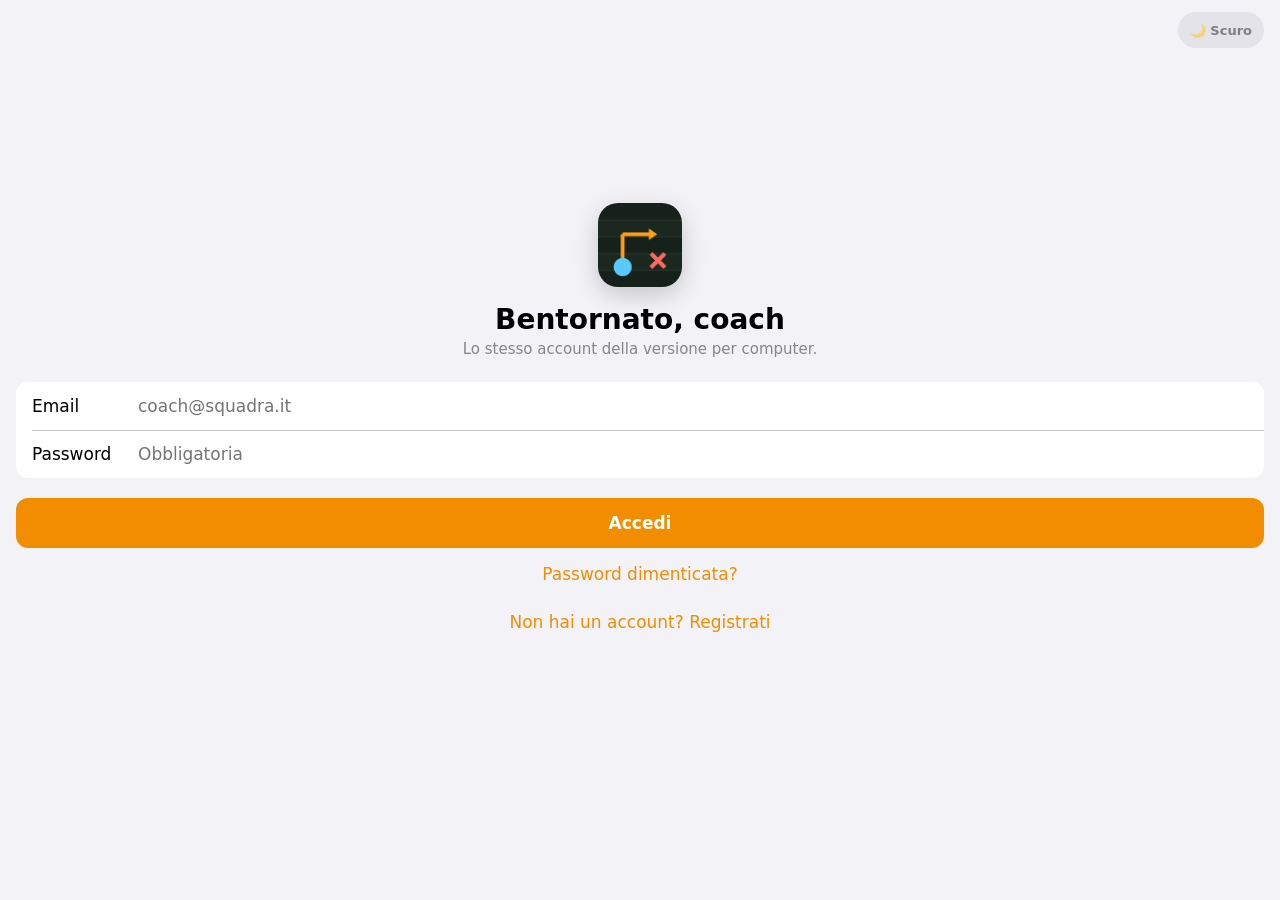
==== commit 3cd9ff35: "v0.34: tema chiaro (computer e telefono) e logo a metà campo adattato al colore del campo Co-Authore" ====
--- a/mobile/index.html
+++ b/mobile/index.html
@@ -14,7 +14,11 @@
   <link rel="apple-touch-icon" href="../icon-180.png">
   <link rel="icon" type="image/png" href="../icon-180.png">
   <link rel="manifest" href="manifest.json">
-  <link rel="stylesheet" href="mobile.css?v=m8">
+  <script>
+    // Tema scelto nell'account (automatico se non scelto): subito, prima di disegnare
+    try { var t = localStorage.getItem("playbook.m.tema"); if (t === "chiaro" || t === "scuro") document.documentElement.dataset.tema = t; } catch (e) {}
+  </script>
+  <link rel="stylesheet" href="mobile.css?v=m11">
 </head>
 <body>
   <!-- Schermata d'avvio, mentre controlliamo l'accesso -->
@@ -27,6 +31,7 @@
 
   <!-- ================= 1. ACCESSO ================= -->
   <section class="schermata fuori" id="schermata-accesso" hidden>
+    <button type="button" class="btn-tema-m toccabile" id="btn-tema-accesso">☀️ Chiaro</button>
     <form class="accesso" id="form-accesso">
       <img class="accesso-logo" src="../icon-180.png" alt="">
       <h1 id="accesso-titolo">Bentornato, coach</h1>
@@ -156,6 +161,8 @@
 
     <p class="titolo-sezione">Quando chiamarlo</p>
     <div class="gruppo"><div class="pillole" id="schema-situazioni"></div></div>
+    <p class="titolo-sezione" id="titolo-categoria">Categoria e tag</p>
+    <div class="gruppo" id="gruppo-categoria"><div class="pillole" id="schema-categoria"></div></div>
     <p class="titolo-sezione">Note</p>
     <div class="gruppo"><div class="note-testo" id="schema-note"></div></div>
   </section>
@@ -289,6 +296,14 @@
       <div class="riga"><span class="riga-testi"><span class="riga-titolo">Email</span></span><span class="riga-valore" id="account-email"></span></div>
       <div class="riga"><span class="riga-testi"><span class="riga-titolo">Squadra</span></span><span class="riga-valore" id="account-squadra"></span></div>
     </div>
+    <p class="titolo-sezione">Tema</p>
+    <div class="gruppo riga-tema">
+      <div class="segmentato" id="scelta-tema">
+        <button data-valore="auto">Automatico</button>
+        <button data-valore="chiaro">☀️ Chiaro</button>
+        <button data-valore="scuro">🌙 Scuro</button>
+      </div>
+    </div>
     <p class="titolo-sezione">Versione per computer</p>
     <div class="gruppo">
       <a class="riga toccabile" href="../" style="color: var(--accento); text-decoration: none">Apri Playbook per computer</a>
@@ -306,16 +321,18 @@
   <!-- Gli stessi file della versione per computer (dati, account, tracce)... -->
   <script src="../config.js?v=m1"></script>
   <script src="../lib/supabase.js"></script>
-  <script src="campo.js?v=m8"></script>
+  <script src="../filigrana.js?v=m10"></script>
+  <script src="campo.js?v=m10"></script>
   <script src="../avversari.js?v=m8"></script>
   <script src="../annotazioni.js?v=m7"></script>
   <script src="../formazioni.js?v=m1"></script>
   <script src="../regole.js?v=m1"></script>
+  <script src="../categorie.js?v=m9"></script>
   <script src="../tracce.js?v=m5"></script>
   <script src="../animazione.js?v=m6"></script>
   <script src="../cloud.js?v=m1"></script>
   <!-- ...e la logica tutta nuova per il telefono -->
-  <script src="mobile.js?v=m6"></script>
+  <script src="mobile.js?v=m11"></script>
   <script src="editor.js?v=m8"></script>
   <script src="proposte.js?v=m3"></script>
   <script>
--- a/mobile/mobile.css
+++ b/mobile/mobile.css
@@ -40,8 +40,9 @@
   color-scheme: light dark;
 }
 
+/* Tema: «Automatico» segue il telefono; «Chiaro» e «Scuro» si scelgono nell'account */
 @media (prefers-color-scheme: dark) {
-  :root {
+  :root:not([data-tema="chiaro"]) {
     --sfondo: #000000;
     --sfondo-card: #1C1C1E;
     --sfondo-grigio: rgba(118, 118, 128, 0.24);
@@ -57,6 +58,23 @@
     --ombra-foglio: 0 -8px 30px rgba(0, 0, 0, 0.5);
   }
 }
+:root[data-tema="scuro"] {
+    --sfondo: #000000;
+    --sfondo-card: #1C1C1E;
+    --sfondo-grigio: rgba(118, 118, 128, 0.24);
+    --sfondo-barra: rgba(22, 22, 24, 0.86);
+    --testo: #FFFFFF;
+    --testo-secondario: rgba(235, 235, 245, 0.6);
+    --separatore: rgba(84, 84, 88, 0.6);
+    --accento: #FF9F1C;
+    --accento-tenue: rgba(255, 159, 28, 0.2);
+    --testo-su-accento: #1A1205;
+    --verde: #30D158;
+    --rosso: #FF453A;
+    --ombra-foglio: 0 -8px 30px rgba(0, 0, 0, 0.5);
+    color-scheme: dark;
+}
+:root[data-tema="chiaro"] { color-scheme: light; }
 
 /* ---------- Base ---------- */
 * { box-sizing: border-box; -webkit-tap-highlight-color: transparent; }
@@ -529,7 +547,7 @@
 .linea-scrimmage { stroke: var(--linea-scrimmage); stroke-width: 0.16; opacity: 0.9; }
 .linea-primo-down { stroke: var(--linea-primo-down); stroke-width: 0.14; stroke-dasharray: 0.6 0.4; opacity: 0.8; }
 .pallone { fill: var(--pallone); stroke: rgba(255, 255, 255, 0.8); stroke-width: 0.06; }
-.filigrana { opacity: 0.09; }
+.filigrana { opacity: 0.17; } /* logo adattato al campo scuro (../filigrana.js) */
 .giocatore .sagoma { fill: var(--colore-ruolo, var(--ruolo-linea)); stroke: rgba(0, 0, 0, 0.35); stroke-width: 0.08; }
 .giocatore .etichetta { font-size: 0.95px; font-weight: 800; fill: var(--testo-giocatore); font-family: -apple-system, system-ui, sans-serif; }
 .giocatore .etichetta.lunga { font-size: 0.72px; }
@@ -761,3 +779,19 @@
 
 /* Avversari in trasparenza (messi dal computer) */
 .avversari .giocatore { opacity: 0.42; }
+
+/* Scelta del tema (accesso e account) */
+.btn-tema-m {
+  position: absolute;
+  top: calc(12px + env(safe-area-inset-top));
+  right: 16px;
+  min-height: 36px;
+  padding: 0 12px;
+  border-radius: 18px;
+  background: var(--sfondo-grigio);
+  font-size: 13px;
+  font-weight: 600;
+  color: var(--testo-secondario);
+}
+.riga-tema { padding: 8px 12px; }
+.riga-tema .segmentato { margin: 0; }
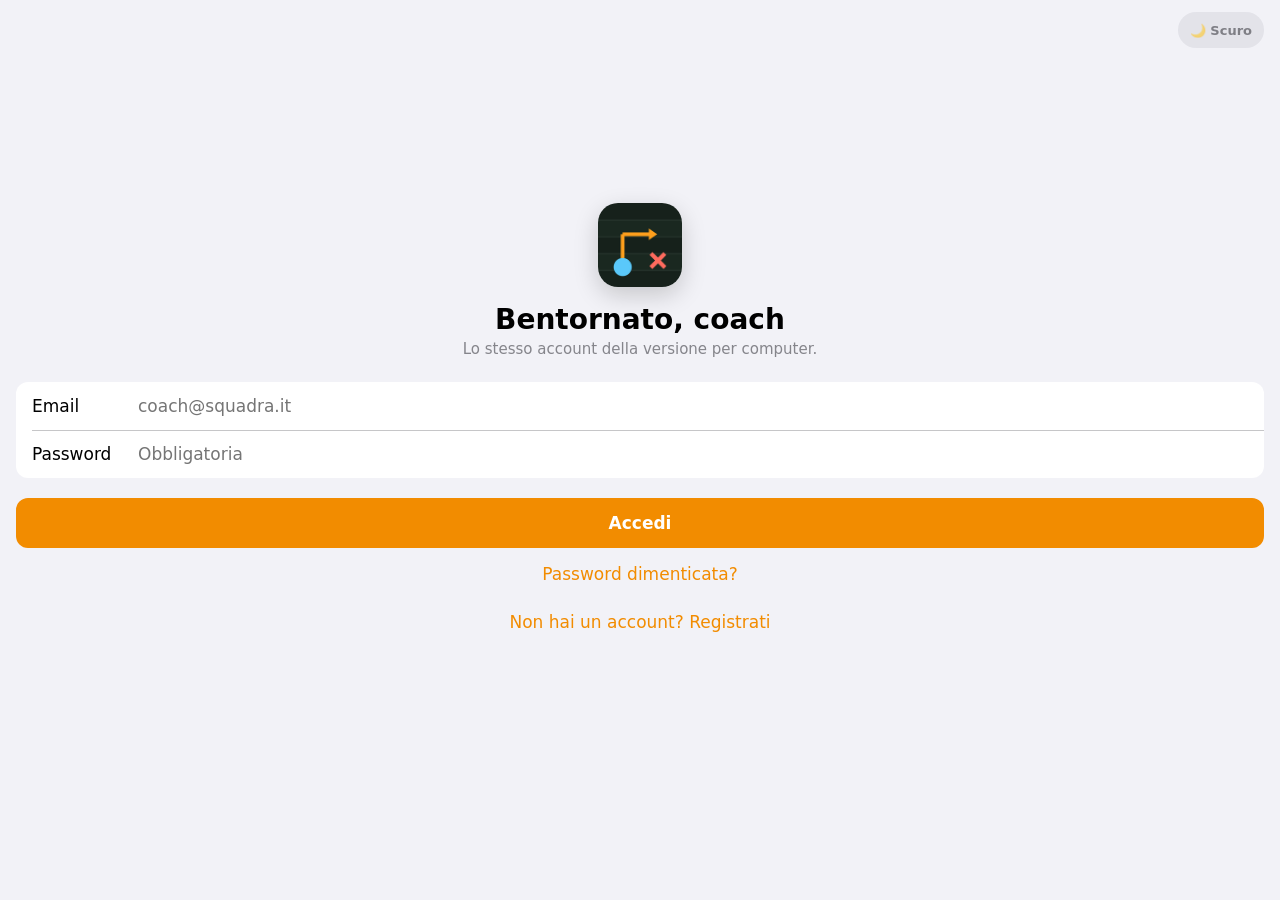
==== commit 33ff5947: "v0.38: Special teams (kickoff, punt, field goal, ritorni, onside) su computer, telefono e stampa Co-" ====
--- a/mobile/index.html
+++ b/mobile/index.html
@@ -18,7 +18,7 @@
     // Tema scelto nell'account (automatico se non scelto): subito, prima di disegnare
     try { var t = localStorage.getItem("playbook.m.tema"); if (t === "chiaro" || t === "scuro") document.documentElement.dataset.tema = t; } catch (e) {}
   </script>
-  <link rel="stylesheet" href="mobile.css?v=m11">
+  <link rel="stylesheet" href="mobile.css?v=m14">
 </head>
 <body>
   <!-- Schermata d'avvio, mentre controlliamo l'accesso -->
@@ -116,6 +116,7 @@
     <div class="segmentato" id="scelta-lato" style="margin-top: 12px">
       <button data-valore="attacco">Attacco</button>
       <button data-valore="difesa">Difesa</button>
+      <button data-valore="speciali" class="solo-speciali">Special</button>
     </div>
     <label class="cerca">
       <svg width="16" height="16" viewBox="0 0 24 24"><circle cx="11" cy="11" r="6.5" stroke="currentColor" stroke-width="2.2" fill="none"/><path d="M16 16l4 4" stroke="currentColor" stroke-width="2.2" stroke-linecap="round"/></svg>
@@ -181,6 +182,7 @@
     <div class="segmentato" id="scelta-lato-partita">
       <button data-valore="attacco">Attacco</button>
       <button data-valore="difesa">Difesa</button>
+      <button data-valore="speciali" class="solo-speciali">Special</button>
     </div>
     <div id="lista-partita"></div>
     <p class="vuoto" id="partita-vuota" hidden>Nessuno schema ha ancora una situazione.<br>Sceglile dal pannello «Partita» sul computer, o da «Modifica» in uno schema.</p>
@@ -218,7 +220,7 @@
       <p class="nome-selezionato"><span id="nome-selezionato"></span><button class="btn-testo" id="btn-deseleziona">Fatto</button></p>
       <button class="strumento toccabile" id="btn-traccia"><span>↗︎</span>Traccia</button>
       <button class="strumento toccabile" id="btn-disegna"><span>✍️</span>Disegna</button>
-      <button class="strumento toccabile" id="btn-sigla"><span>Aa</span>Sigla</button>
+      <button class="strumento toccabile" id="btn-sigla"><span>#</span>Giocatore</button>
       <button class="strumento toccabile rosso" id="btn-togli"><span>✕</span>Togli</button>
     </div>
     <!-- Disegno con il dito in corso -->
@@ -265,6 +267,23 @@
   </div>
 
   <div class="velo" id="velo" hidden></div>
+
+  <div class="foglio" id="foglio-pedina" hidden>
+    <div class="maniglia-foglio"></div>
+    <div class="foglio-testa">
+      <button class="btn-barra toccabile" id="pedina-annulla" style="justify-self: start">Annulla</button>
+      <strong>Giocatore</strong>
+      <button class="btn-barra toccabile" id="pedina-salva">Salva</button>
+    </div>
+    <div class="gruppo">
+      <div class="campo-riga"><label for="pedina-ruolo">Ruolo</label><input id="pedina-ruolo" type="text" maxlength="3" autocapitalize="characters" autocomplete="off"></div>
+      <div class="campo-riga"><label for="pedina-numero">Numero #</label><input id="pedina-numero" type="text" inputmode="numeric" maxlength="3" autocomplete="off" placeholder="—"></div>
+      <div class="campo-riga"><label for="pedina-nome">Nome</label><input id="pedina-nome" type="text" maxlength="16" autocomplete="off" placeholder="Cognome" list="pedina-rosa"></div>
+    </div>
+    <datalist id="pedina-rosa"></datalist>
+    <p class="nota-foglio">Il numero compare dentro la pedina al posto del ruolo, il nome sotto. Si muovono insieme alla pedina.</p>
+    <div class="gruppo"><label class="campo-riga"><span style="flex: 1">Usa in tutti gli schemi con questo ruolo</span><input type="checkbox" class="interruttore-m" id="pedina-ovunque"></label></div>
+  </div>
 
   <div class="foglio" id="foglio-modifica" hidden>
     <div class="maniglia-foglio"></div>
@@ -321,19 +340,21 @@
   <!-- Gli stessi file della versione per computer (dati, account, tracce)... -->
   <script src="../config.js?v=m1"></script>
   <script src="../lib/supabase.js"></script>
-  <script src="../filigrana.js?v=m10"></script>
-  <script src="campo.js?v=m10"></script>
-  <script src="../avversari.js?v=m8"></script>
+  <script src="../filigrana.js?v=m12"></script>
+  <script src="../pedine.js?v=m14"></script>
+  <script src="campo.js?v=m14"></script>
+  <script src="../avversari.js?v=m14"></script>
   <script src="../annotazioni.js?v=m7"></script>
-  <script src="../formazioni.js?v=m1"></script>
-  <script src="../regole.js?v=m1"></script>
-  <script src="../categorie.js?v=m9"></script>
-  <script src="../tracce.js?v=m5"></script>
-  <script src="../animazione.js?v=m6"></script>
+  <script src="../formazioni.js?v=m14"></script>
+  <script src="../regole.js?v=m14"></script>
+  <script src="../categorie.js?v=m14"></script>
+  <script src="../tracce.js?v=m14"></script>
+  <script src="../animazione.js?v=m14"></script>
+  <script src="../speciali.js?v=m14"></script>
   <script src="../cloud.js?v=m1"></script>
   <!-- ...e la logica tutta nuova per il telefono -->
-  <script src="mobile.js?v=m11"></script>
-  <script src="editor.js?v=m8"></script>
+  <script src="mobile.js?v=m14"></script>
+  <script src="editor.js?v=m14"></script>
   <script src="proposte.js?v=m3"></script>
   <script>
     // Il pulsante "indietro" con la freccia iOS
--- a/mobile/mobile.css
+++ b/mobile/mobile.css
@@ -547,7 +547,7 @@
 .linea-scrimmage { stroke: var(--linea-scrimmage); stroke-width: 0.16; opacity: 0.9; }
 .linea-primo-down { stroke: var(--linea-primo-down); stroke-width: 0.14; stroke-dasharray: 0.6 0.4; opacity: 0.8; }
 .pallone { fill: var(--pallone); stroke: rgba(255, 255, 255, 0.8); stroke-width: 0.06; }
-.filigrana { opacity: 0.17; } /* logo adattato al campo scuro (../filigrana.js) */
+.filigrana { opacity: 0.21; } /* logo adattato al campo scuro (../filigrana.js) */
 .giocatore .sagoma { fill: var(--colore-ruolo, var(--ruolo-linea)); stroke: rgba(0, 0, 0, 0.35); stroke-width: 0.08; }
 .giocatore .etichetta { font-size: 0.95px; font-weight: 800; fill: var(--testo-giocatore); font-family: -apple-system, system-ui, sans-serif; }
 .giocatore .etichetta.lunga { font-size: 0.72px; }
@@ -795,3 +795,34 @@
 }
 .riga-tema { padding: 8px 12px; }
 .riga-tema .segmentato { margin: 0; }
+
+/* Pedine con numero (#12) dentro e nome sotto (../pedine.js) */
+.giocatore .etichetta.numero { font-size: 0.74px; letter-spacing: -0.02em; }
+.giocatore .etichetta.numero.lunghissima { font-size: 0.6px; }
+.forma-lettera .etichetta.numero { font-size: 1.1px; }
+.forma-lettera .etichetta.numero.lunghissima { font-size: 0.9px; }
+.giocatore .nome-pedina {
+  font-size: 0.7px; font-weight: 700; fill: #F2F5F3;
+  stroke: var(--contorno-difesa); stroke-width: 0.22; stroke-linejoin: round; paint-order: stroke;
+  pointer-events: none; font-family: -apple-system, system-ui, sans-serif;
+}
+
+.nota-foglio { margin: 8px 32px 12px; font-size: 13px; color: var(--testo-secondario); }
+.interruttore-m {
+  appearance: none; -webkit-appearance: none; flex: none;
+  width: 51px; height: 31px; border-radius: 16px; margin: 0;
+  background: var(--sfondo-grigio, rgba(120, 120, 128, 0.32)); position: relative; transition: background 0.2s;
+}
+.interruttore-m::after {
+  content: ""; position: absolute; top: 2px; left: 2px; width: 27px; height: 27px; border-radius: 50%;
+  background: #fff; box-shadow: 0 2px 4px rgba(0, 0, 0, 0.25); transition: transform 0.2s;
+}
+.interruttore-m:checked { background: var(--verde, #34C759); }
+.interruttore-m:checked::after { transform: translateX(20px); }
+
+/* Special teams (../speciali.js): colori dei ruoli */
+.ruolo-st-calcio     { --colore-ruolo: var(--ruolo-qb); }
+.ruolo-st-protezione { --colore-ruolo: var(--ruolo-linea); }
+.ruolo-st-ritorno    { --colore-ruolo: var(--ruolo-back); }
+.ruolo-st-copertura  { --colore-ruolo: var(--ruolo-ricevitori); }
+.segmentato button[hidden] { display: none; }
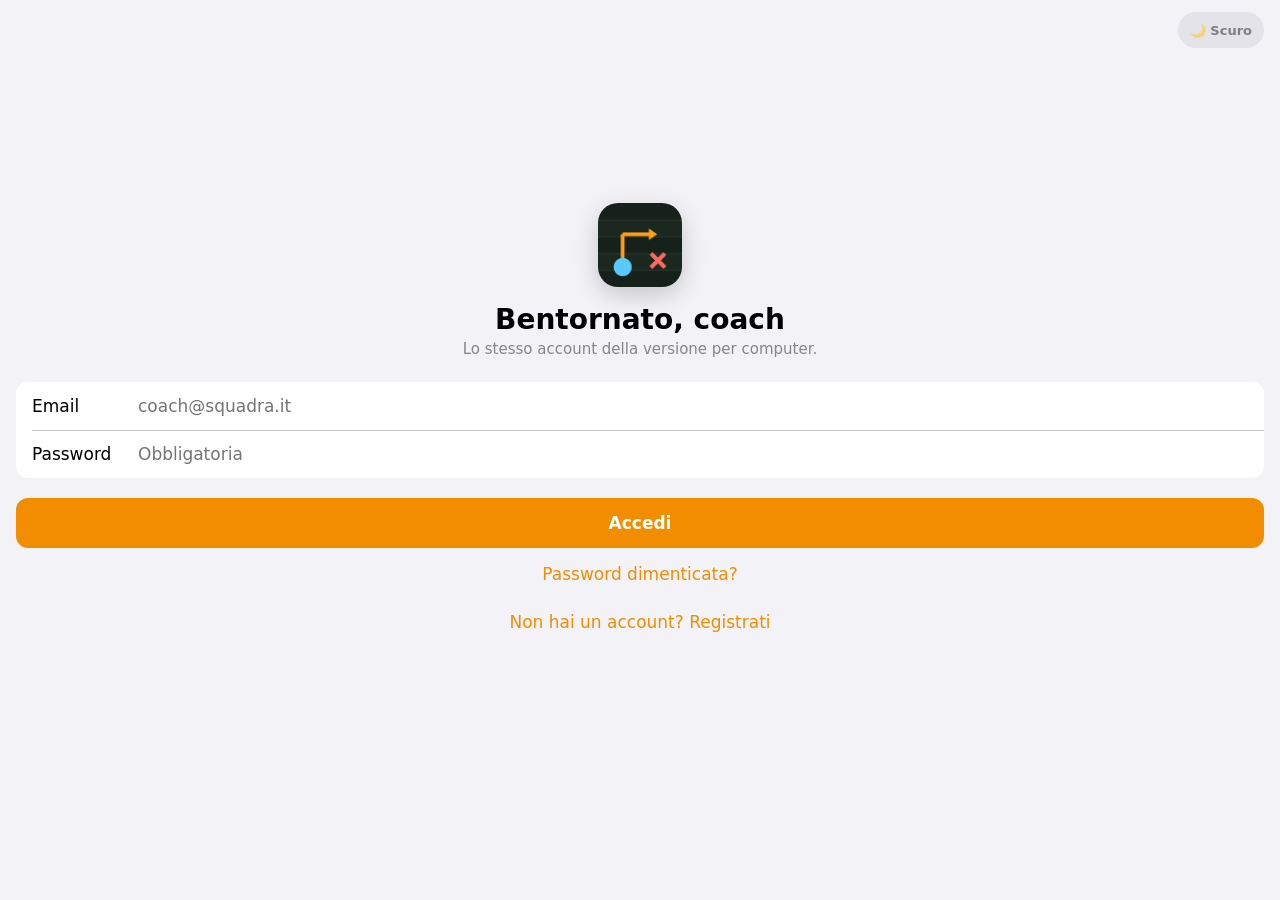
==== commit 6d824b8d: "v0.45: sezioni (cartelle) degli schemi su computer, telefono e stampa Co-Authored-By: Claude Opus 5." ====
--- a/mobile/index.html
+++ b/mobile/index.html
@@ -18,7 +18,7 @@
     // Tema scelto nell'account (automatico se non scelto): subito, prima di disegnare
     try { var t = localStorage.getItem("playbook.m.tema"); if (t === "chiaro" || t === "scuro") document.documentElement.dataset.tema = t; } catch (e) {}
   </script>
-  <link rel="stylesheet" href="mobile.css?v=m14">
+  <link rel="stylesheet" href="mobile.css?v=m15">
 </head>
 <body>
   <!-- Schermata d'avvio, mentre controlliamo l'accesso -->
@@ -342,7 +342,7 @@
   <script src="../lib/supabase.js"></script>
   <script src="../filigrana.js?v=m12"></script>
   <script src="../pedine.js?v=m14"></script>
-  <script src="campo.js?v=m14"></script>
+  <script src="campo.js?v=m15"></script>
   <script src="../avversari.js?v=m14"></script>
   <script src="../annotazioni.js?v=m7"></script>
   <script src="../formazioni.js?v=m14"></script>
@@ -350,10 +350,10 @@
   <script src="../categorie.js?v=m14"></script>
   <script src="../tracce.js?v=m14"></script>
   <script src="../animazione.js?v=m14"></script>
-  <script src="../speciali.js?v=m14"></script>
+  <script src="../speciali.js?v=m15"></script>
   <script src="../cloud.js?v=m1"></script>
   <!-- ...e la logica tutta nuova per il telefono -->
-  <script src="mobile.js?v=m14"></script>
+  <script src="mobile.js?v=m15"></script>
   <script src="editor.js?v=m14"></script>
   <script src="proposte.js?v=m3"></script>
   <script>
--- a/mobile/mobile.css
+++ b/mobile/mobile.css
@@ -826,3 +826,11 @@
 .ruolo-st-ritorno    { --colore-ruolo: var(--ruolo-back); }
 .ruolo-st-copertura  { --colore-ruolo: var(--ruolo-ricevitori); }
 .segmentato button[hidden] { display: none; }
+
+/* Titoli delle sezioni nell'elenco (cartelle del playbook) */
+.titolo-sezione-elenco {
+  display: flex; align-items: center; justify-content: space-between;
+  padding: 14px 16px 6px; font-size: 13px; font-weight: 700; text-transform: uppercase; letter-spacing: 0.03em;
+  color: var(--testo-secondario); background: var(--sfondo);
+}
+.titolo-sezione-elenco .conto { font-weight: 600; }
